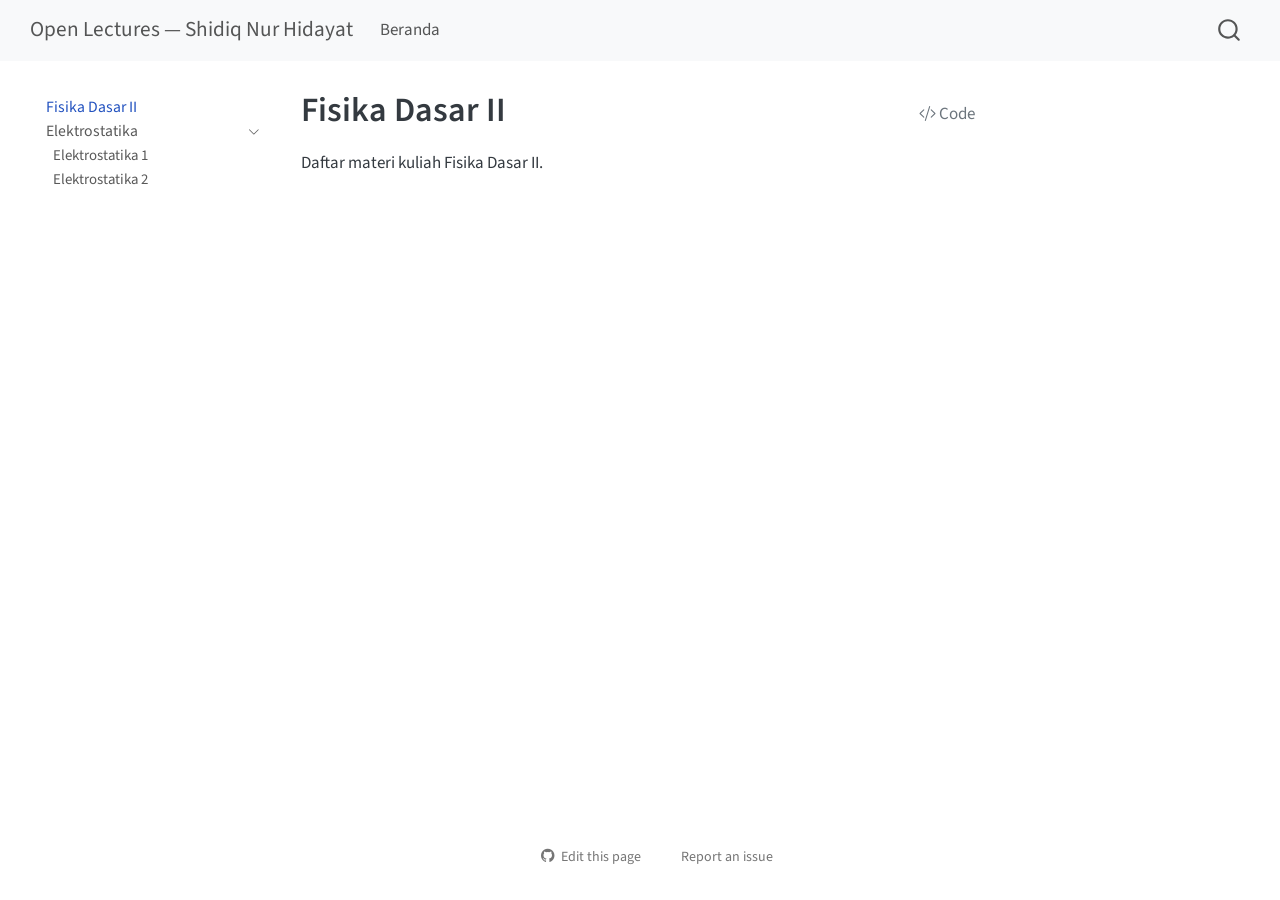
==== Fisika Dasar II/index.html @ a039e08e "Built site for gh-pages" ====
<!DOCTYPE html>
<html xmlns="http://www.w3.org/1999/xhtml" lang="en" xml:lang="en"><head>

<meta charset="utf-8">
<meta name="generator" content="quarto-1.9.37">

<meta name="viewport" content="width=device-width, initial-scale=1.0, user-scalable=yes">


<title>Fisika Dasar II – Open Lectures — Shidiq Nur Hidayat</title>
<style>
/* Default styles provided by pandoc.
** See https://pandoc.org/MANUAL.html#variables-for-html for config info.
*/
code{white-space: pre-wrap;}
span.smallcaps{font-variant: small-caps;}
div.columns{display: flex; gap: min(4vw, 1.5em);}
div.column{flex: auto; overflow-x: auto;}
div.hanging-indent{margin-left: 1.5em; text-indent: -1.5em;}
ul.task-list{list-style: none;}
ul.task-list li input[type="checkbox"] {
  width: 0.8em;
  margin: 0 0.8em 0.2em -1em; /* quarto-specific, see https://github.com/quarto-dev/quarto-cli/issues/4556 */ 
  vertical-align: middle;
}
/* CSS for syntax highlighting */
html { -webkit-text-size-adjust: 100%; }
pre > code.sourceCode { white-space: pre; position: relative; }
pre > code.sourceCode > span { display: inline-block; line-height: 1.25; }
pre > code.sourceCode > span:empty { height: 1.2em; }
.sourceCode { overflow: visible; }
code.sourceCode > span { color: inherit; text-decoration: inherit; }
div.sourceCode { margin: 1em 0; }
pre.sourceCode { margin: 0; }
@media screen {
div.sourceCode { overflow: auto; }
}
@media print {
pre > code.sourceCode { white-space: pre-wrap; }
pre > code.sourceCode > span { text-indent: -5em; padding-left: 5em; }
}
pre.numberSource code
  { counter-reset: source-line 0; }
pre.numberSource code > span
  { position: relative; left: -4em; counter-increment: source-line; }
pre.numberSource code > span > a:first-child::before
  { content: counter(source-line);
    position: relative; left: -1em; text-align: right; vertical-align: baseline;
    border: none; display: inline-block;
    -webkit-touch-callout: none; -webkit-user-select: none;
    -khtml-user-select: none; -moz-user-select: none;
    -ms-user-select: none; user-select: none;
    padding: 0 4px; width: 4em;
  }
pre.numberSource { margin-left: 3em;  padding-left: 4px; }
div.sourceCode
  {   }
@media screen {
pre > code.sourceCode > span > a:first-child::before { text-decoration: underline; }
}
</style>


<script src="../site_libs/quarto-nav/quarto-nav.js"></script>
<script src="../site_libs/quarto-nav/headroom.min.js"></script>
<script src="../site_libs/clipboard/clipboard.min.js"></script>
<script src="../site_libs/quarto-search/autocomplete.umd.js"></script>
<script src="../site_libs/quarto-search/fuse.min.js"></script>
<script src="../site_libs/quarto-search/quarto-search.js"></script>
<meta name="quarto:offset" content="../">
<script src="../site_libs/quarto-html/quarto.js" type="module"></script>
<script src="../site_libs/quarto-html/tabsets/tabsets.js" type="module"></script>
<script src="../site_libs/quarto-html/popper.min.js"></script>
<script src="../site_libs/quarto-html/tippy.umd.min.js"></script>
<script src="../site_libs/quarto-html/anchor.min.js"></script>
<link href="../site_libs/quarto-html/tippy.css" rel="stylesheet">
<link href="../site_libs/quarto-html/quarto-syntax-highlighting-acf12a64177840b8d86f2d4f01b2e9fb.css" rel="stylesheet" id="quarto-text-highlighting-styles">
<script src="../site_libs/bootstrap/bootstrap.min.js"></script>
<link href="../site_libs/bootstrap/bootstrap-icons.css" rel="stylesheet">
<link href="../site_libs/bootstrap/bootstrap-09bcd2438ddda8166a810b4ec224e0a2.min.css" rel="stylesheet" append-hash="true" id="quarto-bootstrap" data-mode="light">
<script id="quarto-search-options" type="application/json">{
  "location": "navbar",
  "copy-button": false,
  "collapse-after": 3,
  "panel-placement": "end",
  "type": "overlay",
  "limit": 50,
  "keyboard-shortcut": [
    "f",
    "/",
    "s"
  ],
  "show-item-context": false,
  "language": {
    "search-no-results-text": "No results",
    "search-matching-documents-text": "matching documents",
    "search-copy-link-title": "Copy link to search",
    "search-hide-matches-text": "Hide additional matches",
    "search-more-match-text": "more match in this document",
    "search-more-matches-text": "more matches in this document",
    "search-clear-button-title": "Clear",
    "search-text-placeholder": "",
    "search-detached-cancel-button-title": "Cancel",
    "search-submit-button-title": "Submit",
    "search-label": "Search"
  }
}</script>


</head>

<body class="nav-sidebar floating nav-fixed quarto-light">

<div id="quarto-search-results"></div>
  <header id="quarto-header" class="headroom fixed-top">
    <nav class="navbar navbar-expand-lg " data-bs-theme="dark">
      <div class="navbar-container container-fluid">
      <div class="navbar-brand-container mx-auto">
    <a class="navbar-brand" href="../index.html">
    <span class="navbar-title">Open Lectures — Shidiq Nur Hidayat</span>
    </a>
  </div>
            <div id="quarto-search" class="" title="Search"></div>
          <button class="navbar-toggler" type="button" data-bs-toggle="collapse" data-bs-target="#navbarCollapse" aria-controls="navbarCollapse" role="menu" aria-expanded="false" aria-label="Toggle navigation" onclick="if (window.quartoToggleHeadroom) { window.quartoToggleHeadroom(); }">
  <span class="navbar-toggler-icon"></span>
</button>
          <div class="collapse navbar-collapse" id="navbarCollapse">
            <ul class="navbar-nav navbar-nav-scroll me-auto">
  <li class="nav-item">
    <a class="nav-link" href="../index.html"> 
<span class="menu-text">Beranda</span></a>
  </li>  
</ul>
          </div> <!-- /navcollapse -->
            <div class="quarto-navbar-tools">
</div>
      </div> <!-- /container-fluid -->
    </nav>
  <nav class="quarto-secondary-nav">
    <div class="container-fluid d-flex">
      <button type="button" class="quarto-btn-toggle btn" data-bs-toggle="collapse" role="button" data-bs-target=".quarto-sidebar-collapse-item" aria-controls="quarto-sidebar" aria-expanded="false" aria-label="Toggle sidebar navigation" onclick="if (window.quartoToggleHeadroom) { window.quartoToggleHeadroom(); }">
        <i class="bi bi-layout-text-sidebar-reverse"></i>
      </button>
        <nav class="quarto-page-breadcrumbs" aria-label="breadcrumb"><ol class="breadcrumb"><li class="breadcrumb-item"><a href="../Fisika Dasar II/index.html">Fisika Dasar II</a></li></ol></nav>
        <a class="flex-grow-1" role="navigation" data-bs-toggle="collapse" data-bs-target=".quarto-sidebar-collapse-item" aria-controls="quarto-sidebar" aria-expanded="false" aria-label="Toggle sidebar navigation" onclick="if (window.quartoToggleHeadroom) { window.quartoToggleHeadroom(); }">      
        </a>
    </div>
  </nav>
</header>
<!-- content -->
<div id="quarto-content" class="quarto-container page-columns page-rows-contents page-layout-article page-navbar">
<!-- sidebar -->
  <nav id="quarto-sidebar" class="sidebar collapse collapse-horizontal quarto-sidebar-collapse-item sidebar-navigation floating overflow-auto">
    <div class="sidebar-menu-container"> 
    <ul class="list-unstyled mt-1">
        <li class="sidebar-item">
  <div class="sidebar-item-container"> 
  <a href="../Fisika Dasar II/index.html" class="sidebar-item-text sidebar-link active">
 <span class="menu-text">Fisika Dasar II</span></a>
  </div>
</li>
        <li class="sidebar-item sidebar-item-section">
      <div class="sidebar-item-container"> 
            <a class="sidebar-item-text sidebar-link text-start" data-bs-toggle="collapse" data-bs-target="#quarto-sidebar-section-1" role="navigation" aria-expanded="true">
 <span class="menu-text">Elektrostatika</span></a>
          <a class="sidebar-item-toggle text-start" data-bs-toggle="collapse" data-bs-target="#quarto-sidebar-section-1" role="navigation" aria-expanded="true" aria-label="Toggle section">
            <i class="bi bi-chevron-right ms-2"></i>
          </a> 
      </div>
      <ul id="quarto-sidebar-section-1" class="collapse list-unstyled sidebar-section depth1 show">  
          <li class="sidebar-item">
  <div class="sidebar-item-container"> 
  <a href="../Fisika Dasar II/materi-01-elektrostatika-1/index.html" class="sidebar-item-text sidebar-link">
 <span class="menu-text">Elektrostatika 1</span></a>
  </div>
</li>
          <li class="sidebar-item">
  <div class="sidebar-item-container"> 
  <a href="../Fisika Dasar II/materi-02-elektrostatika-2/index.html" class="sidebar-item-text sidebar-link">
 <span class="menu-text">Elektrostatika 2</span></a>
  </div>
</li>
      </ul>
  </li>
    </ul>
    </div>
</nav>
<div id="quarto-sidebar-glass" class="quarto-sidebar-collapse-item" data-bs-toggle="collapse" data-bs-target=".quarto-sidebar-collapse-item"></div>
<!-- margin-sidebar -->
    <div id="quarto-margin-sidebar" class="sidebar margin-sidebar zindex-bottom">
        
    </div>
<!-- main -->
<main class="content" id="quarto-document-content">

<header id="title-block-header" class="quarto-title-block default">
<div class="quarto-title">
<div class="quarto-title-block"><div><h1 class="title">Fisika Dasar II</h1><button type="button" class="btn code-tools-button" id="quarto-code-tools-source"><i class="bi"></i> Code</button></div></div>
</div>



<div class="quarto-title-meta">

    
  
    
  </div>
  


</header>


<p>Daftar materi kuliah Fisika Dasar II.</p>


<!-- -->


</main> <!-- /main -->
<script id="quarto-html-after-body" type="application/javascript">
  window.document.addEventListener("DOMContentLoaded", function (event) {
    const icon = "";
    const anchorJS = new window.AnchorJS();
    anchorJS.options = {
      placement: 'right',
      icon: icon
    };
    anchorJS.add('.anchored');
    const isCodeAnnotation = (el) => {
      for (const clz of el.classList) {
        if (clz.startsWith('code-annotation-')) {                     
          return true;
        }
      }
      return false;
    }
    const onCopySuccess = function(e) {
      // button target
      const button = e.trigger;
      // don't keep focus
      button.blur();
      // flash "checked"
      button.classList.add('code-copy-button-checked');
      var currentTitle = button.getAttribute("title");
      button.setAttribute("title", "Copied!");
      let tooltip;
      if (window.bootstrap) {
        button.setAttribute("data-bs-toggle", "tooltip");
        button.setAttribute("data-bs-placement", "left");
        button.setAttribute("data-bs-title", "Copied!");
        tooltip = new bootstrap.Tooltip(button, 
          { trigger: "manual", 
            customClass: "code-copy-button-tooltip",
            offset: [0, -8]});
        tooltip.show();    
      }
      setTimeout(function() {
        if (tooltip) {
          tooltip.hide();
          button.removeAttribute("data-bs-title");
          button.removeAttribute("data-bs-toggle");
          button.removeAttribute("data-bs-placement");
        }
        button.setAttribute("title", currentTitle);
        button.classList.remove('code-copy-button-checked');
      }, 1000);
      // clear code selection
      e.clearSelection();
    }
    const getTextToCopy = function(trigger) {
      const outerScaffold = trigger.parentElement.cloneNode(true);
      const codeEl = outerScaffold.querySelector('code');
      for (const childEl of codeEl.children) {
        if (isCodeAnnotation(childEl)) {
          childEl.remove();
        }
      }
      return codeEl.innerText;
    }
    const clipboard = new window.ClipboardJS('.code-copy-button:not([data-in-quarto-modal])', {
      text: getTextToCopy
    });
    clipboard.on('success', onCopySuccess);
    if (window.document.getElementById('quarto-embedded-source-code-modal')) {
      const clipboardModal = new window.ClipboardJS('.code-copy-button[data-in-quarto-modal]', {
        text: getTextToCopy,
        container: window.document.getElementById('quarto-embedded-source-code-modal')
      });
      clipboardModal.on('success', onCopySuccess);
    }
    const viewSource = window.document.getElementById('quarto-view-source') ||
                       window.document.getElementById('quarto-code-tools-source');
    if (viewSource) {
      const sourceUrl = viewSource.getAttribute("data-quarto-source-url");
      viewSource.addEventListener("click", function(e) {
        if (sourceUrl) {
          // rstudio viewer pane
          if (/\bcapabilities=\b/.test(window.location)) {
            window.open(sourceUrl);
          } else {
            window.location.href = sourceUrl;
          }
        } else {
          const modal = new bootstrap.Modal(document.getElementById('quarto-embedded-source-code-modal'));
          modal.show();
        }
        return false;
      });
    }
    function toggleCodeHandler(show) {
      return function(e) {
        const detailsSrc = window.document.querySelectorAll(".cell > details > .sourceCode");
        for (let i=0; i<detailsSrc.length; i++) {
          const details = detailsSrc[i].parentElement;
          if (show) {
            details.open = true;
          } else {
            details.removeAttribute("open");
          }
        }
        const cellCodeDivs = window.document.querySelectorAll(".cell > .sourceCode");
        const fromCls = show ? "hidden" : "unhidden";
        const toCls = show ? "unhidden" : "hidden";
        for (let i=0; i<cellCodeDivs.length; i++) {
          const codeDiv = cellCodeDivs[i];
          if (codeDiv.classList.contains(fromCls)) {
            codeDiv.classList.remove(fromCls);
            codeDiv.classList.add(toCls);
          } 
        }
        return false;
      }
    }
    const hideAllCode = window.document.getElementById("quarto-hide-all-code");
    if (hideAllCode) {
      hideAllCode.addEventListener("click", toggleCodeHandler(false));
    }
    const showAllCode = window.document.getElementById("quarto-show-all-code");
    if (showAllCode) {
      showAllCode.addEventListener("click", toggleCodeHandler(true));
    }
      var localhostRegex = new RegExp(/^(?:http|https):\/\/localhost\:?[0-9]*\//);
      var mailtoRegex = new RegExp(/^mailto:/);
        var filterRegex = new RegExp('/' + window.location.host + '/');
      var isInternal = (href) => {
          return filterRegex.test(href) || localhostRegex.test(href) || mailtoRegex.test(href);
      }
      // Inspect non-navigation links and adorn them if external
     var links = window.document.querySelectorAll('a[href]:not(.nav-link):not(.navbar-brand):not(.toc-action):not(.sidebar-link):not(.sidebar-item-toggle):not(.pagination-link):not(.no-external):not([aria-hidden]):not(.dropdown-item):not(.quarto-navigation-tool):not(.about-link)');
      for (var i=0; i<links.length; i++) {
        const link = links[i];
        if (!isInternal(link.href)) {
          // undo the damage that might have been done by quarto-nav.js in the case of
          // links that we want to consider external
          if (link.dataset.originalHref !== undefined) {
            link.href = link.dataset.originalHref;
          }
        }
      }
    function tippyHover(el, contentFn, onTriggerFn, onUntriggerFn) {
      const config = {
        allowHTML: true,
        maxWidth: 500,
        delay: 100,
        arrow: false,
        appendTo: function(el) {
            return el.parentElement;
        },
        interactive: true,
        interactiveBorder: 10,
        theme: 'quarto',
        placement: 'bottom-start',
      };
      if (contentFn) {
        config.content = contentFn;
      }
      if (onTriggerFn) {
        config.onTrigger = onTriggerFn;
      }
      if (onUntriggerFn) {
        config.onUntrigger = onUntriggerFn;
      }
      window.tippy(el, config); 
    }
    const noterefs = window.document.querySelectorAll('a[role="doc-noteref"]');
    for (var i=0; i<noterefs.length; i++) {
      const ref = noterefs[i];
      tippyHover(ref, function() {
        // use id or data attribute instead here
        let href = ref.getAttribute('data-footnote-href') || ref.getAttribute('href');
        try { href = new URL(href).hash; } catch {}
        const id = href.replace(/^#\/?/, "");
        const note = window.document.getElementById(id);
        if (note) {
          return note.innerHTML;
        } else {
          return "";
        }
      });
    }
    const xrefs = window.document.querySelectorAll('a.quarto-xref');
    const processXRef = (id, note) => {
      // Strip column container classes
      const stripColumnClz = (el) => {
        el.classList.remove("page-full", "page-columns");
        if (el.children) {
          for (const child of el.children) {
            stripColumnClz(child);
          }
        }
      }
      stripColumnClz(note)
      if (id === null || id.startsWith('sec-')) {
        // Special case sections, only their first couple elements
        const container = document.createElement("div");
        if (note.children && note.children.length > 2) {
          container.appendChild(note.children[0].cloneNode(true));
          for (let i = 1; i < note.children.length; i++) {
            const child = note.children[i];
            if (child.tagName === "P" && child.innerText === "") {
              continue;
            } else {
              container.appendChild(child.cloneNode(true));
              break;
            }
          }
          if (window.Quarto?.typesetMath) {
            window.Quarto.typesetMath(container);
          }
          return container.innerHTML
        } else {
          if (window.Quarto?.typesetMath) {
            window.Quarto.typesetMath(note);
          }
          return note.innerHTML;
        }
      } else {
        // Remove any anchor links if they are present
        const anchorLink = note.querySelector('a.anchorjs-link');
        if (anchorLink) {
          anchorLink.remove();
        }
        if (window.Quarto?.typesetMath) {
          window.Quarto.typesetMath(note);
        }
        if (note.classList.contains("callout")) {
          return note.outerHTML;
        } else {
          return note.innerHTML;
        }
      }
    }
    for (var i=0; i<xrefs.length; i++) {
      const xref = xrefs[i];
      tippyHover(xref, undefined, function(instance) {
        instance.disable();
        let url = xref.getAttribute('href');
        let hash = undefined; 
        if (url.startsWith('#')) {
          hash = url;
        } else {
          try { hash = new URL(url).hash; } catch {}
        }
        if (hash) {
          const id = hash.replace(/^#\/?/, "");
          const note = window.document.getElementById(id);
          if (note !== null) {
            try {
              const html = processXRef(id, note.cloneNode(true));
              instance.setContent(html);
            } finally {
              instance.enable();
              instance.show();
            }
          } else {
            // See if we can fetch this
            fetch(url.split('#')[0])
            .then(res => res.text())
            .then(html => {
              const parser = new DOMParser();
              const htmlDoc = parser.parseFromString(html, "text/html");
              const note = htmlDoc.getElementById(id);
              if (note !== null) {
                const html = processXRef(id, note);
                instance.setContent(html);
              } 
            }).finally(() => {
              instance.enable();
              instance.show();
            });
          }
        } else {
          // See if we can fetch a full url (with no hash to target)
          // This is a special case and we should probably do some content thinning / targeting
          fetch(url)
          .then(res => res.text())
          .then(html => {
            const parser = new DOMParser();
            const htmlDoc = parser.parseFromString(html, "text/html");
            const note = htmlDoc.querySelector('main.content');
            if (note !== null) {
              // This should only happen for chapter cross references
              // (since there is no id in the URL)
              // remove the first header
              if (note.children.length > 0 && note.children[0].tagName === "HEADER") {
                note.children[0].remove();
              }
              const html = processXRef(null, note);
              instance.setContent(html);
            } 
          }).finally(() => {
            instance.enable();
            instance.show();
          });
        }
      }, function(instance) {
      });
    }
        let selectedAnnoteEl;
        const selectorForAnnotation = ( cell, annotation) => {
          let cellAttr = 'data-code-cell="' + cell + '"';
          let lineAttr = 'data-code-annotation="' +  annotation + '"';
          const selector = 'span[' + cellAttr + '][' + lineAttr + ']';
          return selector;
        }
        const selectCodeLines = (annoteEl) => {
          const doc = window.document;
          const targetCell = annoteEl.getAttribute("data-target-cell");
          const targetAnnotation = annoteEl.getAttribute("data-target-annotation");
          const annoteSpan = window.document.querySelector(selectorForAnnotation(targetCell, targetAnnotation));
          const lines = annoteSpan.getAttribute("data-code-lines").split(",");
          const lineIds = lines.map((line) => {
            return targetCell + "-" + line;
          })
          let top = null;
          let height = null;
          let parent = null;
          if (lineIds.length > 0) {
              //compute the position of the single el (top and bottom and make a div)
              const el = window.document.getElementById(lineIds[0]);
              top = el.offsetTop;
              height = el.offsetHeight;
              parent = el.parentElement.parentElement;
            if (lineIds.length > 1) {
              const lastEl = window.document.getElementById(lineIds[lineIds.length - 1]);
              const bottom = lastEl.offsetTop + lastEl.offsetHeight;
              height = bottom - top;
            }
            if (top !== null && height !== null && parent !== null) {
              // cook up a div (if necessary) and position it 
              let div = window.document.getElementById("code-annotation-line-highlight");
              if (div === null) {
                div = window.document.createElement("div");
                div.setAttribute("id", "code-annotation-line-highlight");
                div.style.position = 'absolute';
                parent.appendChild(div);
              }
              div.style.top = top - 2 + "px";
              div.style.height = height + 4 + "px";
              div.style.left = 0;
              let gutterDiv = window.document.getElementById("code-annotation-line-highlight-gutter");
              if (gutterDiv === null) {
                gutterDiv = window.document.createElement("div");
                gutterDiv.setAttribute("id", "code-annotation-line-highlight-gutter");
                gutterDiv.style.position = 'absolute';
                const codeCell = window.document.getElementById(targetCell);
                const gutter = codeCell.querySelector('.code-annotation-gutter');
                gutter.appendChild(gutterDiv);
              }
              gutterDiv.style.top = top - 2 + "px";
              gutterDiv.style.height = height + 4 + "px";
            }
            selectedAnnoteEl = annoteEl;
          }
        };
        const unselectCodeLines = () => {
          const elementsIds = ["code-annotation-line-highlight", "code-annotation-line-highlight-gutter"];
          elementsIds.forEach((elId) => {
            const div = window.document.getElementById(elId);
            if (div) {
              div.remove();
            }
          });
          selectedAnnoteEl = undefined;
        };
          // Handle positioning of the toggle
      window.addEventListener(
        "resize",
        throttle(() => {
          elRect = undefined;
          if (selectedAnnoteEl) {
            selectCodeLines(selectedAnnoteEl);
          }
        }, 10)
      );
      function throttle(fn, ms) {
      let throttle = false;
      let timer;
        return (...args) => {
          if(!throttle) { // first call gets through
              fn.apply(this, args);
              throttle = true;
          } else { // all the others get throttled
              if(timer) clearTimeout(timer); // cancel #2
              timer = setTimeout(() => {
                fn.apply(this, args);
                timer = throttle = false;
              }, ms);
          }
        };
      }
        // Attach click handler to the DT
        const annoteDls = window.document.querySelectorAll('dt[data-target-cell]');
        for (const annoteDlNode of annoteDls) {
          annoteDlNode.addEventListener('click', (event) => {
            const clickedEl = event.target;
            if (clickedEl !== selectedAnnoteEl) {
              unselectCodeLines();
              const activeEl = window.document.querySelector('dt[data-target-cell].code-annotation-active');
              if (activeEl) {
                activeEl.classList.remove('code-annotation-active');
              }
              selectCodeLines(clickedEl);
              clickedEl.classList.add('code-annotation-active');
            } else {
              // Unselect the line
              unselectCodeLines();
              clickedEl.classList.remove('code-annotation-active');
            }
          });
        }
    const findCites = (el) => {
      const parentEl = el.parentElement;
      if (parentEl) {
        const cites = parentEl.dataset.cites;
        if (cites) {
          return {
            el,
            cites: cites.split(' ')
          };
        } else {
          return findCites(el.parentElement)
        }
      } else {
        return undefined;
      }
    };
    var bibliorefs = window.document.querySelectorAll('a[role="doc-biblioref"]');
    for (var i=0; i<bibliorefs.length; i++) {
      const ref = bibliorefs[i];
      const citeInfo = findCites(ref);
      if (citeInfo) {
        tippyHover(citeInfo.el, function() {
          var popup = window.document.createElement('div');
          citeInfo.cites.forEach(function(cite) {
            var citeDiv = window.document.createElement('div');
            citeDiv.classList.add('hanging-indent');
            citeDiv.classList.add('csl-entry');
            var biblioDiv = window.document.getElementById('ref-' + cite);
            if (biblioDiv) {
              citeDiv.innerHTML = biblioDiv.innerHTML;
            }
            popup.appendChild(citeDiv);
          });
          return popup.innerHTML;
        });
      }
    }
  });
  </script><div class="modal fade" id="quarto-embedded-source-code-modal" tabindex="-1" aria-labelledby="quarto-embedded-source-code-modal-label" aria-hidden="true"><div class="modal-dialog modal-dialog-scrollable"><div class="modal-content"><div class="modal-header"><h5 class="modal-title" id="quarto-embedded-source-code-modal-label">Source Code</h5><button class="btn-close" data-bs-dismiss="modal"></button></div><div class="modal-body"><div class="">
<div class="code-copy-outer-scaffold"><div class="sourceCode" id="cb1" data-shortcodes="false"><pre class="sourceCode markdown code-with-copy"><code class="sourceCode markdown"><span id="cb1-1"><a href="#cb1-1" aria-hidden="true" tabindex="-1"></a><span class="co">---</span></span>
<span id="cb1-2"><a href="#cb1-2" aria-hidden="true" tabindex="-1"></a><span class="an">title:</span><span class="co"> "Fisika Dasar II"</span></span>
<span id="cb1-3"><a href="#cb1-3" aria-hidden="true" tabindex="-1"></a><span class="co">---</span></span>
<span id="cb1-4"><a href="#cb1-4" aria-hidden="true" tabindex="-1"></a></span>
<span id="cb1-5"><a href="#cb1-5" aria-hidden="true" tabindex="-1"></a>Daftar materi kuliah Fisika Dasar II.</span></code></pre></div><button title="Copy to Clipboard" class="code-copy-button" data-in-quarto-modal=""><i class="bi"></i></button></div>
</div></div></div></div></div>
</div> <!-- /content -->




<footer class="footer"><div class="nav-footer"><div class="nav-footer-center"><div class="toc-actions"><ul><li><a href="https://github.com/Shidiq/open-lectures/edit/main/Fisika Dasar II/index.qmd" class="toc-action"><i class="bi bi-github"></i>Edit this page</a></li><li><a href="https://github.com/Shidiq/open-lectures/issues/new" class="toc-action"><i class="bi empty"></i>Report an issue</a></li></ul></div></div></div></footer></body></html>
---- site_libs/quarto-html/tippy.css ----
.tippy-box[data-animation=fade][data-state=hidden]{opacity:0}[data-tippy-root]{max-width:calc(100vw - 10px)}.tippy-box{position:relative;background-color:#333;color:#fff;border-radius:4px;font-size:14px;line-height:1.4;white-space:normal;outline:0;transition-property:transform,visibility,opacity}.tippy-box[data-placement^=top]>.tippy-arrow{bottom:0}.tippy-box[data-placement^=top]>.tippy-arrow:before{bottom:-7px;left:0;border-width:8px 8px 0;border-top-color:initial;transform-origin:center top}.tippy-box[data-placement^=bottom]>.tippy-arrow{top:0}.tippy-box[data-placement^=bottom]>.tippy-arrow:before{top:-7px;left:0;border-width:0 8px 8px;border-bottom-color:initial;transform-origin:center bottom}.tippy-box[data-placement^=left]>.tippy-arrow{right:0}.tippy-box[data-placement^=left]>.tippy-arrow:before{border-width:8px 0 8px 8px;border-left-color:initial;right:-7px;transform-origin:center left}.tippy-box[data-placement^=right]>.tippy-arrow{left:0}.tippy-box[data-placement^=right]>.tippy-arrow:before{left:-7px;border-width:8px 8px 8px 0;border-right-color:initial;transform-origin:center right}.tippy-box[data-inertia][data-state=visible]{transition-timing-function:cubic-bezier(.54,1.5,.38,1.11)}.tippy-arrow{width:16px;height:16px;color:#333}.tippy-arrow:before{content:"";position:absolute;border-color:transparent;border-style:solid}.tippy-content{position:relative;padding:5px 9px;z-index:1}
---- site_libs/quarto-html/quarto-syntax-highlighting-acf12a64177840b8d86f2d4f01b2e9fb.css ----
/* quarto syntax highlight colors */
:root {
  --quarto-hl-al-color: #ff5555;
  --quarto-hl-an-color: #6a737d;
  --quarto-hl-at-color: #d73a49;
  --quarto-hl-bn-color: #005cc5;
  --quarto-hl-bu-color: #d73a49;
  --quarto-hl-ch-color: #032f62;
  --quarto-hl-co-color: #6a737d;
  --quarto-hl-cv-color: #6a737d;
  --quarto-hl-cn-color: #005cc5;
  --quarto-hl-cf-color: #d73a49;
  --quarto-hl-dt-color: #d73a49;
  --quarto-hl-dv-color: #005cc5;
  --quarto-hl-do-color: #6a737d;
  --quarto-hl-er-color: #ff5555;
  --quarto-hl-ex-color: #d73a49;
  --quarto-hl-fl-color: #005cc5;
  --quarto-hl-fu-color: #6f42c1;
  --quarto-hl-im-color: #032f62;
  --quarto-hl-in-color: #6a737d;
  --quarto-hl-kw-color: #d73a49;
  --quarto-hl-op-color: #24292e;
  --quarto-hl-pp-color: #d73a49;
  --quarto-hl-re-color: #6a737d;
  --quarto-hl-sc-color: #005cc5;
  --quarto-hl-ss-color: #032f62;
  --quarto-hl-st-color: #032f62;
  --quarto-hl-va-color: #e36209;
  --quarto-hl-vs-color: #032f62;
  --quarto-hl-wa-color: #ff5555;
}

/* other quarto variables */
:root {
  --quarto-font-monospace: SFMono-Regular, Menlo, Monaco, Consolas, "Liberation Mono", "Courier New", monospace;
}

/* syntax highlight based on Pandoc's rules */
pre > code.sourceCode > span {
  color: #24292e;
}

code.sourceCode > span {
  color: #24292e;
}

div.sourceCode,
div.sourceCode pre.sourceCode {
  color: #24292e;
}

/* Normal */
code span {
  color: #24292e;
}

/* Alert */
code span.al {
  font-weight: bold;
  color: #ff5555;
}

/* Annotation */
code span.an {
  color: #6a737d;
}

/* Attribute */
code span.at {
  color: #d73a49;
}

/* BaseN */
code span.bn {
  color: #005cc5;
}

/* BuiltIn */
code span.bu {
  color: #d73a49;
}

/* ControlFlow */
code span.cf {
  color: #d73a49;
}

/* Char */
code span.ch {
  color: #032f62;
}

/* Constant */
code span.cn {
  color: #005cc5;
}

/* Comment */
code span.co {
  color: #6a737d;
}

/* CommentVar */
code span.cv {
  color: #6a737d;
}

/* Documentation */
code span.do {
  color: #6a737d;
}

/* DataType */
code span.dt {
  color: #d73a49;
}

/* DecVal */
code span.dv {
  color: #005cc5;
}

/* Error */
code span.er {
  color: #ff5555;
  text-decoration: underline;
}

/* Extension */
code span.ex {
  font-weight: bold;
  color: #d73a49;
}

/* Float */
code span.fl {
  color: #005cc5;
}

/* Function */
code span.fu {
  color: #6f42c1;
}

/* Import */
code span.im {
  color: #032f62;
}

/* Information */
code span.in {
  color: #6a737d;
}

/* Keyword */
code span.kw {
  color: #d73a49;
}

/* Operator */
code span.op {
  color: #24292e;
}

/* Preprocessor */
code span.pp {
  color: #d73a49;
}

/* RegionMarker */
code span.re {
  color: #6a737d;
}

/* SpecialChar */
code span.sc {
  color: #005cc5;
}

/* SpecialString */
code span.ss {
  color: #032f62;
}

/* String */
code span.st {
  color: #032f62;
}

/* Variable */
code span.va {
  color: #e36209;
}

/* VerbatimString */
code span.vs {
  color: #032f62;
}

/* Warning */
code span.wa {
  color: #ff5555;
}

.prevent-inlining {
  content: "</";
}

/*# sourceMappingURL=e41d78b1f7017e44483b7fefd7a010af.css.map */
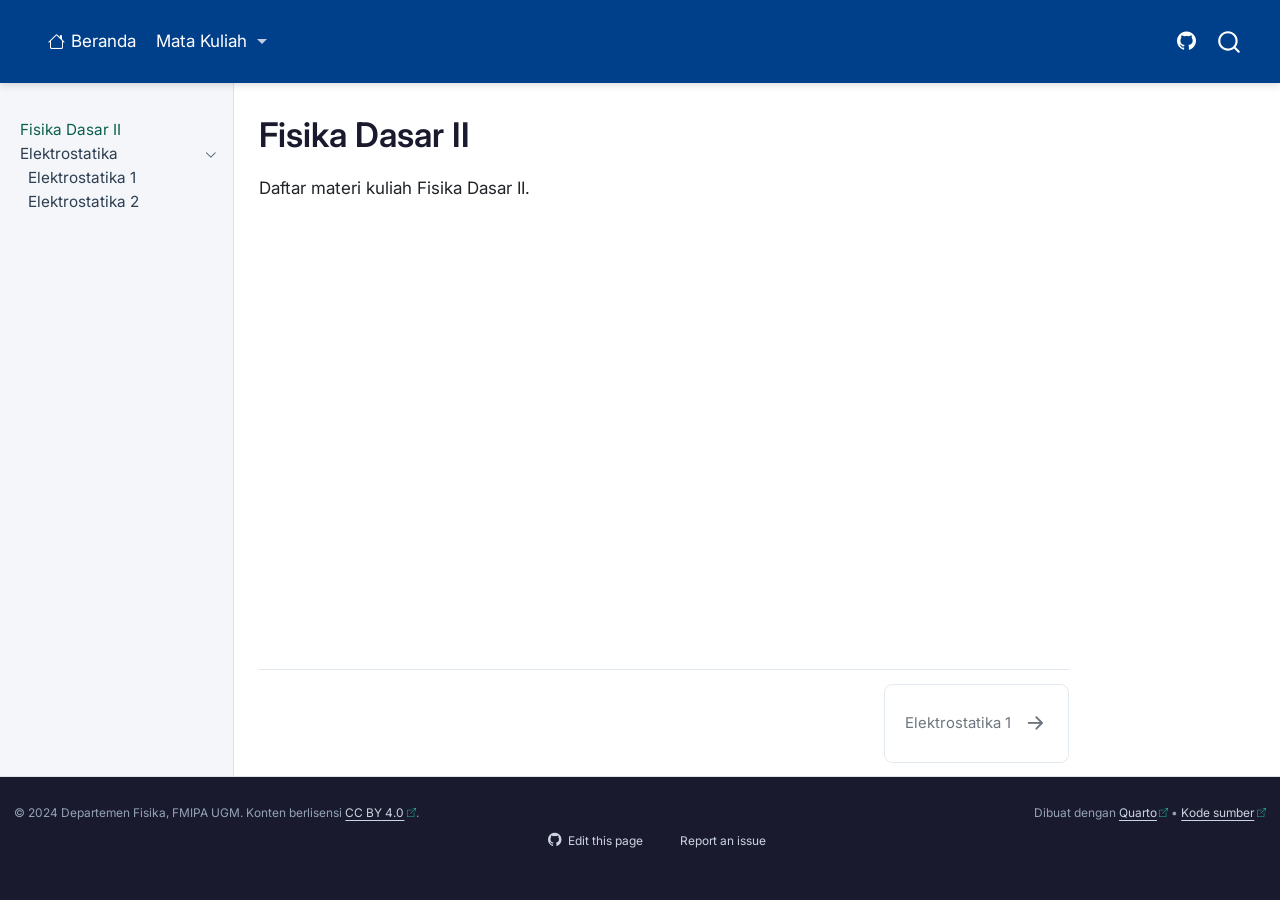
==== commit f50f488e: "Built site for gh-pages" ====
--- a/Fisika Dasar II/index.html
+++ b/Fisika Dasar II/index.html
@@ -7,7 +7,7 @@
 <meta name="viewport" content="width=device-width, initial-scale=1.0, user-scalable=yes">
 
 
-<title>Fisika Dasar II – Open Lectures — Shidiq Nur Hidayat</title>
+<title>Fisika Dasar II – Open Lectures</title>
 <style>
 /* Default styles provided by pandoc.
 ** See https://pandoc.org/MANUAL.html#variables-for-html for config info.
@@ -23,41 +23,6 @@
   margin: 0 0.8em 0.2em -1em; /* quarto-specific, see https://github.com/quarto-dev/quarto-cli/issues/4556 */ 
   vertical-align: middle;
 }
-/* CSS for syntax highlighting */
-html { -webkit-text-size-adjust: 100%; }
-pre > code.sourceCode { white-space: pre; position: relative; }
-pre > code.sourceCode > span { display: inline-block; line-height: 1.25; }
-pre > code.sourceCode > span:empty { height: 1.2em; }
-.sourceCode { overflow: visible; }
-code.sourceCode > span { color: inherit; text-decoration: inherit; }
-div.sourceCode { margin: 1em 0; }
-pre.sourceCode { margin: 0; }
-@media screen {
-div.sourceCode { overflow: auto; }
-}
-@media print {
-pre > code.sourceCode { white-space: pre-wrap; }
-pre > code.sourceCode > span { text-indent: -5em; padding-left: 5em; }
-}
-pre.numberSource code
-  { counter-reset: source-line 0; }
-pre.numberSource code > span
-  { position: relative; left: -4em; counter-increment: source-line; }
-pre.numberSource code > span > a:first-child::before
-  { content: counter(source-line);
-    position: relative; left: -1em; text-align: right; vertical-align: baseline;
-    border: none; display: inline-block;
-    -webkit-touch-callout: none; -webkit-user-select: none;
-    -khtml-user-select: none; -moz-user-select: none;
-    -ms-user-select: none; user-select: none;
-    padding: 0 4px; width: 4em;
-  }
-pre.numberSource { margin-left: 3em;  padding-left: 4px; }
-div.sourceCode
-  {   }
-@media screen {
-pre > code.sourceCode > span > a:first-child::before { text-decoration: underline; }
-}
 </style>
 
 
@@ -68,16 +33,18 @@
 <script src="../site_libs/quarto-search/fuse.min.js"></script>
 <script src="../site_libs/quarto-search/quarto-search.js"></script>
 <meta name="quarto:offset" content="../">
+<link href="../Fisika Dasar II/materi-01-elektrostatika-1/index.html" rel="next">
+<link href="../assets/favicon.svg" rel="icon" type="image/svg+xml">
 <script src="../site_libs/quarto-html/quarto.js" type="module"></script>
 <script src="../site_libs/quarto-html/tabsets/tabsets.js" type="module"></script>
 <script src="../site_libs/quarto-html/popper.min.js"></script>
 <script src="../site_libs/quarto-html/tippy.umd.min.js"></script>
 <script src="../site_libs/quarto-html/anchor.min.js"></script>
 <link href="../site_libs/quarto-html/tippy.css" rel="stylesheet">
-<link href="../site_libs/quarto-html/quarto-syntax-highlighting-acf12a64177840b8d86f2d4f01b2e9fb.css" rel="stylesheet" id="quarto-text-highlighting-styles">
+<link href="../site_libs/quarto-html/quarto-syntax-highlighting-1eb2a280a64a1f5f4b84ce19fa1dd180.css" rel="stylesheet" id="quarto-text-highlighting-styles">
 <script src="../site_libs/bootstrap/bootstrap.min.js"></script>
 <link href="../site_libs/bootstrap/bootstrap-icons.css" rel="stylesheet">
-<link href="../site_libs/bootstrap/bootstrap-09bcd2438ddda8166a810b4ec224e0a2.min.css" rel="stylesheet" append-hash="true" id="quarto-bootstrap" data-mode="light">
+<link href="../site_libs/bootstrap/bootstrap-9d619b883b96467601d31840edf7aa4b.min.css" rel="stylesheet" append-hash="true" id="quarto-bootstrap" data-mode="light">
 <script id="quarto-search-options" type="application/json">{
   "location": "navbar",
   "copy-button": false,
@@ -105,19 +72,29 @@
     "search-label": "Search"
   }
 }</script>
-
-
+<style>html{ scroll-behavior: smooth; }</style>
+
+
+<meta property="og:title" content="Fisika Dasar II – Open Lectures">
+<meta property="og:description" content="Materi kuliah terbuka dari Departemen Fisika, FMIPA UGM">
+<meta property="og:site_name" content="Open Lectures">
+<meta name="twitter:title" content="Fisika Dasar II – Open Lectures">
+<meta name="twitter:description" content="Materi kuliah terbuka dari Departemen Fisika, FMIPA UGM">
+<meta name="twitter:creator" content="@shidiq">
+<meta name="twitter:site" content="@shidiq">
+<meta name="twitter:card" content="summary">
 </head>
 
-<body class="nav-sidebar floating nav-fixed quarto-light">
+<body class="nav-sidebar docked nav-fixed quarto-light">
 
 <div id="quarto-search-results"></div>
   <header id="quarto-header" class="headroom fixed-top">
     <nav class="navbar navbar-expand-lg " data-bs-theme="dark">
       <div class="navbar-container container-fluid">
       <div class="navbar-brand-container mx-auto">
-    <a class="navbar-brand" href="../index.html">
-    <span class="navbar-title">Open Lectures — Shidiq Nur Hidayat</span>
+    <a href="../index.html" class="navbar-brand navbar-brand-logo">
+    <img src="../assets/logo.svg" alt="Open Lectures logo" class="navbar-logo light-content">
+    <img src="../assets/logo.svg" alt="Open Lectures logo" class="navbar-logo dark-content">
     </a>
   </div>
             <div id="quarto-search" class="" title="Search"></div>
@@ -127,8 +104,28 @@
           <div class="collapse navbar-collapse" id="navbarCollapse">
             <ul class="navbar-nav navbar-nav-scroll me-auto">
   <li class="nav-item">
-    <a class="nav-link" href="../index.html"> 
+    <a class="nav-link" href="../index.html"> <i class="bi bi-house" role="img">
+</i> 
 <span class="menu-text">Beranda</span></a>
+  </li>  
+  <li class="nav-item dropdown ">
+    <a class="nav-link dropdown-toggle" href="#" id="nav-menu-mata-kuliah" role="link" data-bs-toggle="dropdown" aria-expanded="false">
+ <span class="menu-text">Mata Kuliah</span>
+    </a>
+    <ul class="dropdown-menu" aria-labelledby="nav-menu-mata-kuliah">    
+        <li>
+    <a class="dropdown-item" href="../Fisika Dasar II/index.html"><i class="bi bi-book" role="img">
+</i> 
+ <span class="dropdown-text">Fisika Dasar II</span></a>
+  </li>  
+    </ul>
+  </li>
+</ul>
+            <ul class="navbar-nav navbar-nav-scroll ms-auto">
+  <li class="nav-item compact">
+    <a class="nav-link" href="https://github.com/Shidiq/open-lectures"> <i class="bi bi-github" role="img" aria-label="GitHub repository">
+</i> 
+<span class="menu-text"></span></a>
   </li>  
 </ul>
           </div> <!-- /navcollapse -->
@@ -150,7 +147,7 @@
 <!-- content -->
 <div id="quarto-content" class="quarto-container page-columns page-rows-contents page-layout-article page-navbar">
 <!-- sidebar -->
-  <nav id="quarto-sidebar" class="sidebar collapse collapse-horizontal quarto-sidebar-collapse-item sidebar-navigation floating overflow-auto">
+  <nav id="quarto-sidebar" class="sidebar collapse collapse-horizontal quarto-sidebar-collapse-item sidebar-navigation docked overflow-auto">
     <div class="sidebar-menu-container"> 
     <ul class="list-unstyled mt-1">
         <li class="sidebar-item">
@@ -195,7 +192,7 @@
 
 <header id="title-block-header" class="quarto-title-block default">
 <div class="quarto-title">
-<div class="quarto-title-block"><div><h1 class="title">Fisika Dasar II</h1><button type="button" class="btn code-tools-button" id="quarto-code-tools-source"><i class="bi"></i> Code</button></div></div>
+<h1 class="title">Fisika Dasar II</h1>
 </div>
 
 
@@ -214,8 +211,6 @@
 
 <p>Daftar materi kuliah Fisika Dasar II.</p>
 
-
-<!-- -->
 
 
 </main> <!-- /main -->
@@ -290,60 +285,9 @@
       });
       clipboardModal.on('success', onCopySuccess);
     }
-    const viewSource = window.document.getElementById('quarto-view-source') ||
-                       window.document.getElementById('quarto-code-tools-source');
-    if (viewSource) {
-      const sourceUrl = viewSource.getAttribute("data-quarto-source-url");
-      viewSource.addEventListener("click", function(e) {
-        if (sourceUrl) {
-          // rstudio viewer pane
-          if (/\bcapabilities=\b/.test(window.location)) {
-            window.open(sourceUrl);
-          } else {
-            window.location.href = sourceUrl;
-          }
-        } else {
-          const modal = new bootstrap.Modal(document.getElementById('quarto-embedded-source-code-modal'));
-          modal.show();
-        }
-        return false;
-      });
-    }
-    function toggleCodeHandler(show) {
-      return function(e) {
-        const detailsSrc = window.document.querySelectorAll(".cell > details > .sourceCode");
-        for (let i=0; i<detailsSrc.length; i++) {
-          const details = detailsSrc[i].parentElement;
-          if (show) {
-            details.open = true;
-          } else {
-            details.removeAttribute("open");
-          }
-        }
-        const cellCodeDivs = window.document.querySelectorAll(".cell > .sourceCode");
-        const fromCls = show ? "hidden" : "unhidden";
-        const toCls = show ? "unhidden" : "hidden";
-        for (let i=0; i<cellCodeDivs.length; i++) {
-          const codeDiv = cellCodeDivs[i];
-          if (codeDiv.classList.contains(fromCls)) {
-            codeDiv.classList.remove(fromCls);
-            codeDiv.classList.add(toCls);
-          } 
-        }
-        return false;
-      }
-    }
-    const hideAllCode = window.document.getElementById("quarto-hide-all-code");
-    if (hideAllCode) {
-      hideAllCode.addEventListener("click", toggleCodeHandler(false));
-    }
-    const showAllCode = window.document.getElementById("quarto-show-all-code");
-    if (showAllCode) {
-      showAllCode.addEventListener("click", toggleCodeHandler(true));
-    }
       var localhostRegex = new RegExp(/^(?:http|https):\/\/localhost\:?[0-9]*\//);
       var mailtoRegex = new RegExp(/^mailto:/);
-        var filterRegex = new RegExp('/' + window.location.host + '/');
+        var filterRegex = new RegExp("https:\/\/Shidiq\.github\.io\/open-lectures\/");
       var isInternal = (href) => {
           return filterRegex.test(href) || localhostRegex.test(href) || mailtoRegex.test(href);
       }
@@ -357,6 +301,13 @@
           if (link.dataset.originalHref !== undefined) {
             link.href = link.dataset.originalHref;
           }
+            // target, if specified
+            link.setAttribute("target", "_blank");
+            if (link.getAttribute("rel") === null) {
+              link.setAttribute("rel", "noopener");
+            }
+            // default icon
+            link.classList.add("external");
         }
       }
     function tippyHover(el, contentFn, onTriggerFn, onUntriggerFn) {
@@ -669,16 +620,33 @@
       }
     }
   });
-  </script><div class="modal fade" id="quarto-embedded-source-code-modal" tabindex="-1" aria-labelledby="quarto-embedded-source-code-modal-label" aria-hidden="true"><div class="modal-dialog modal-dialog-scrollable"><div class="modal-content"><div class="modal-header"><h5 class="modal-title" id="quarto-embedded-source-code-modal-label">Source Code</h5><button class="btn-close" data-bs-dismiss="modal"></button></div><div class="modal-body"><div class="">
-<div class="code-copy-outer-scaffold"><div class="sourceCode" id="cb1" data-shortcodes="false"><pre class="sourceCode markdown code-with-copy"><code class="sourceCode markdown"><span id="cb1-1"><a href="#cb1-1" aria-hidden="true" tabindex="-1"></a><span class="co">---</span></span>
-<span id="cb1-2"><a href="#cb1-2" aria-hidden="true" tabindex="-1"></a><span class="an">title:</span><span class="co"> "Fisika Dasar II"</span></span>
-<span id="cb1-3"><a href="#cb1-3" aria-hidden="true" tabindex="-1"></a><span class="co">---</span></span>
-<span id="cb1-4"><a href="#cb1-4" aria-hidden="true" tabindex="-1"></a></span>
-<span id="cb1-5"><a href="#cb1-5" aria-hidden="true" tabindex="-1"></a>Daftar materi kuliah Fisika Dasar II.</span></code></pre></div><button title="Copy to Clipboard" class="code-copy-button" data-in-quarto-modal=""><i class="bi"></i></button></div>
-</div></div></div></div></div>
+  </script>
+<nav class="page-navigation">
+  <div class="nav-page nav-page-previous">
+  </div>
+  <div class="nav-page nav-page-next">
+      <a href="../Fisika Dasar II/materi-01-elektrostatika-1/index.html" class="pagination-link" aria-label="Elektrostatika 1">
+        <span class="nav-page-text">Elektrostatika 1</span> <i class="bi bi-arrow-right-short"></i>
+      </a>
+  </div>
+</nav>
 </div> <!-- /content -->
-
-
-
-
-<footer class="footer"><div class="nav-footer"><div class="nav-footer-center"><div class="toc-actions"><ul><li><a href="https://github.com/Shidiq/open-lectures/edit/main/Fisika Dasar II/index.qmd" class="toc-action"><i class="bi bi-github"></i>Edit this page</a></li><li><a href="https://github.com/Shidiq/open-lectures/issues/new" class="toc-action"><i class="bi empty"></i>Report an issue</a></li></ul></div></div></div></footer></body></html>+<footer class="footer">
+  <div class="nav-footer">
+    <div class="nav-footer-left">
+<p>© 2024 Departemen Fisika, FMIPA UGM. Konten berlisensi <a href="https://creativecommons.org/licenses/by/4.0/">CC BY 4.0</a>.</p>
+</div>   
+    <div class="nav-footer-center">
+      &nbsp;
+    <div class="toc-actions"><ul><li><a href="https://github.com/Shidiq/open-lectures/edit/main/Fisika Dasar II/index.qmd" class="toc-action"><i class="bi bi-github"></i>Edit this page</a></li><li><a href="https://github.com/Shidiq/open-lectures/issues/new" class="toc-action"><i class="bi empty"></i>Report an issue</a></li></ul></div></div>
+    <div class="nav-footer-right">
+<p>Dibuat dengan <a href="https://quarto.org">Quarto</a> • <a href="https://github.com/Shidiq/open-lectures">Kode sumber</a></p>
+</div>
+  </div>
+</footer>
+
+
+
+
+<script src="../site_libs/quarto-html/zenscroll-min.js"></script>
+</body></html>
--- a/site_libs/quarto-html/quarto-syntax-highlighting-1eb2a280a64a1f5f4b84ce19fa1dd180.css
+++ b/site_libs/quarto-html/quarto-syntax-highlighting-1eb2a280a64a1f5f4b84ce19fa1dd180.css
@@ -0,0 +1,210 @@
+/* quarto syntax highlight colors */
+:root {
+  --quarto-hl-al-color: #ff5555;
+  --quarto-hl-an-color: #6a737d;
+  --quarto-hl-at-color: #d73a49;
+  --quarto-hl-bn-color: #005cc5;
+  --quarto-hl-bu-color: #d73a49;
+  --quarto-hl-ch-color: #032f62;
+  --quarto-hl-co-color: #6a737d;
+  --quarto-hl-cv-color: #6a737d;
+  --quarto-hl-cn-color: #005cc5;
+  --quarto-hl-cf-color: #d73a49;
+  --quarto-hl-dt-color: #d73a49;
+  --quarto-hl-dv-color: #005cc5;
+  --quarto-hl-do-color: #6a737d;
+  --quarto-hl-er-color: #ff5555;
+  --quarto-hl-ex-color: #d73a49;
+  --quarto-hl-fl-color: #005cc5;
+  --quarto-hl-fu-color: #6f42c1;
+  --quarto-hl-im-color: #032f62;
+  --quarto-hl-in-color: #6a737d;
+  --quarto-hl-kw-color: #d73a49;
+  --quarto-hl-op-color: #24292e;
+  --quarto-hl-pp-color: #d73a49;
+  --quarto-hl-re-color: #6a737d;
+  --quarto-hl-sc-color: #005cc5;
+  --quarto-hl-ss-color: #032f62;
+  --quarto-hl-st-color: #032f62;
+  --quarto-hl-va-color: #e36209;
+  --quarto-hl-vs-color: #032f62;
+  --quarto-hl-wa-color: #ff5555;
+}
+
+/* other quarto variables */
+:root {
+  --quarto-font-monospace: "JetBrains Mono", "Fira Code", monospace;
+}
+
+/* syntax highlight based on Pandoc's rules */
+pre > code.sourceCode > span {
+  color: #24292e;
+}
+
+code.sourceCode > span {
+  color: #24292e;
+}
+
+div.sourceCode,
+div.sourceCode pre.sourceCode {
+  color: #24292e;
+}
+
+/* Normal */
+code span {
+  color: #24292e;
+}
+
+/* Alert */
+code span.al {
+  font-weight: bold;
+  color: #ff5555;
+}
+
+/* Annotation */
+code span.an {
+  color: #6a737d;
+}
+
+/* Attribute */
+code span.at {
+  color: #d73a49;
+}
+
+/* BaseN */
+code span.bn {
+  color: #005cc5;
+}
+
+/* BuiltIn */
+code span.bu {
+  color: #d73a49;
+}
+
+/* ControlFlow */
+code span.cf {
+  color: #d73a49;
+}
+
+/* Char */
+code span.ch {
+  color: #032f62;
+}
+
+/* Constant */
+code span.cn {
+  color: #005cc5;
+}
+
+/* Comment */
+code span.co {
+  color: #6a737d;
+}
+
+/* CommentVar */
+code span.cv {
+  color: #6a737d;
+}
+
+/* Documentation */
+code span.do {
+  color: #6a737d;
+}
+
+/* DataType */
+code span.dt {
+  color: #d73a49;
+}
+
+/* DecVal */
+code span.dv {
+  color: #005cc5;
+}
+
+/* Error */
+code span.er {
+  color: #ff5555;
+  text-decoration: underline;
+}
+
+/* Extension */
+code span.ex {
+  font-weight: bold;
+  color: #d73a49;
+}
+
+/* Float */
+code span.fl {
+  color: #005cc5;
+}
+
+/* Function */
+code span.fu {
+  color: #6f42c1;
+}
+
+/* Import */
+code span.im {
+  color: #032f62;
+}
+
+/* Information */
+code span.in {
+  color: #6a737d;
+}
+
+/* Keyword */
+code span.kw {
+  color: #d73a49;
+}
+
+/* Operator */
+code span.op {
+  color: #24292e;
+}
+
+/* Preprocessor */
+code span.pp {
+  color: #d73a49;
+}
+
+/* RegionMarker */
+code span.re {
+  color: #6a737d;
+}
+
+/* SpecialChar */
+code span.sc {
+  color: #005cc5;
+}
+
+/* SpecialString */
+code span.ss {
+  color: #032f62;
+}
+
+/* String */
+code span.st {
+  color: #032f62;
+}
+
+/* Variable */
+code span.va {
+  color: #e36209;
+}
+
+/* VerbatimString */
+code span.vs {
+  color: #032f62;
+}
+
+/* Warning */
+code span.wa {
+  color: #ff5555;
+}
+
+.prevent-inlining {
+  content: "</";
+}
+
+/*# sourceMappingURL=25016ccb9d710f91ead394759047978e.css.map */
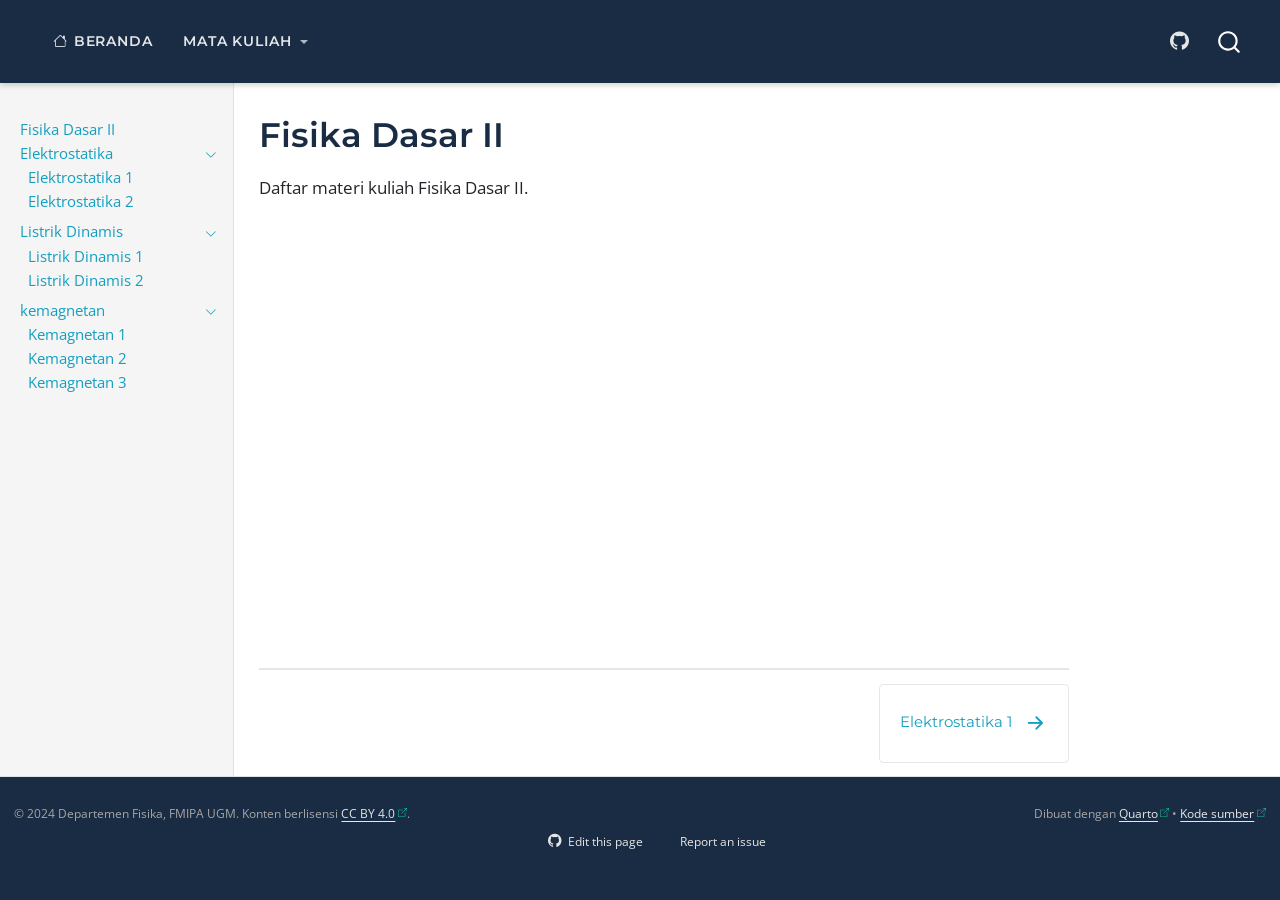
==== commit 81ab2892: "Built site for gh-pages" ====
--- a/Fisika Dasar II/index.html
+++ b/Fisika Dasar II/index.html
@@ -41,10 +41,10 @@
 <script src="../site_libs/quarto-html/tippy.umd.min.js"></script>
 <script src="../site_libs/quarto-html/anchor.min.js"></script>
 <link href="../site_libs/quarto-html/tippy.css" rel="stylesheet">
-<link href="../site_libs/quarto-html/quarto-syntax-highlighting-1eb2a280a64a1f5f4b84ce19fa1dd180.css" rel="stylesheet" id="quarto-text-highlighting-styles">
+<link href="../site_libs/quarto-html/quarto-syntax-highlighting-91c45283b718f403a183c55e401e34c8.css" rel="stylesheet" id="quarto-text-highlighting-styles">
 <script src="../site_libs/bootstrap/bootstrap.min.js"></script>
 <link href="../site_libs/bootstrap/bootstrap-icons.css" rel="stylesheet">
-<link href="../site_libs/bootstrap/bootstrap-9d619b883b96467601d31840edf7aa4b.min.css" rel="stylesheet" append-hash="true" id="quarto-bootstrap" data-mode="light">
+<link href="../site_libs/bootstrap/bootstrap-5a1d57d030698fde18e1e7cd86106da8.min.css" rel="stylesheet" append-hash="true" id="quarto-bootstrap" data-mode="light">
 <script id="quarto-search-options" type="application/json">{
   "location": "navbar",
   "copy-button": false,
@@ -179,6 +179,58 @@
 </li>
       </ul>
   </li>
+        <li class="sidebar-item sidebar-item-section">
+      <div class="sidebar-item-container"> 
+            <a class="sidebar-item-text sidebar-link text-start" data-bs-toggle="collapse" data-bs-target="#quarto-sidebar-section-2" role="navigation" aria-expanded="true">
+ <span class="menu-text">Listrik Dinamis</span></a>
+          <a class="sidebar-item-toggle text-start" data-bs-toggle="collapse" data-bs-target="#quarto-sidebar-section-2" role="navigation" aria-expanded="true" aria-label="Toggle section">
+            <i class="bi bi-chevron-right ms-2"></i>
+          </a> 
+      </div>
+      <ul id="quarto-sidebar-section-2" class="collapse list-unstyled sidebar-section depth1 show">  
+          <li class="sidebar-item">
+  <div class="sidebar-item-container"> 
+  <a href="../Fisika Dasar II/materi-03-listrik-dinamis-1/index.html" class="sidebar-item-text sidebar-link">
+ <span class="menu-text">Listrik Dinamis 1</span></a>
+  </div>
+</li>
+          <li class="sidebar-item">
+  <div class="sidebar-item-container"> 
+  <a href="../Fisika Dasar II/materi-04-listrik-dinamis-2/index.html" class="sidebar-item-text sidebar-link">
+ <span class="menu-text">Listrik Dinamis 2</span></a>
+  </div>
+</li>
+      </ul>
+  </li>
+        <li class="sidebar-item sidebar-item-section">
+      <div class="sidebar-item-container"> 
+            <a class="sidebar-item-text sidebar-link text-start" data-bs-toggle="collapse" data-bs-target="#quarto-sidebar-section-3" role="navigation" aria-expanded="true">
+ <span class="menu-text">kemagnetan</span></a>
+          <a class="sidebar-item-toggle text-start" data-bs-toggle="collapse" data-bs-target="#quarto-sidebar-section-3" role="navigation" aria-expanded="true" aria-label="Toggle section">
+            <i class="bi bi-chevron-right ms-2"></i>
+          </a> 
+      </div>
+      <ul id="quarto-sidebar-section-3" class="collapse list-unstyled sidebar-section depth1 show">  
+          <li class="sidebar-item">
+  <div class="sidebar-item-container"> 
+  <a href="../Fisika Dasar II/materi-05-kemagnetan-1/index.html" class="sidebar-item-text sidebar-link">
+ <span class="menu-text">Kemagnetan 1</span></a>
+  </div>
+</li>
+          <li class="sidebar-item">
+  <div class="sidebar-item-container"> 
+  <a href="../Fisika Dasar II/materi-06-kemagnetan-2/index.html" class="sidebar-item-text sidebar-link">
+ <span class="menu-text">Kemagnetan 2</span></a>
+  </div>
+</li>
+          <li class="sidebar-item">
+  <div class="sidebar-item-container"> 
+  <a href="../Fisika Dasar II/materi-07-kemagnetan-3/index.html" class="sidebar-item-text sidebar-link">
+ <span class="menu-text">Kemagnetan 3</span></a>
+  </div>
+</li>
+      </ul>
+  </li>
     </ul>
     </div>
 </nav>
--- a/site_libs/quarto-html/quarto-syntax-highlighting-91c45283b718f403a183c55e401e34c8.css
+++ b/site_libs/quarto-html/quarto-syntax-highlighting-91c45283b718f403a183c55e401e34c8.css
@@ -0,0 +1,210 @@
+/* quarto syntax highlight colors */
+:root {
+  --quarto-hl-al-color: #ff5555;
+  --quarto-hl-an-color: #6a737d;
+  --quarto-hl-at-color: #d73a49;
+  --quarto-hl-bn-color: #005cc5;
+  --quarto-hl-bu-color: #d73a49;
+  --quarto-hl-ch-color: #032f62;
+  --quarto-hl-co-color: #6a737d;
+  --quarto-hl-cv-color: #6a737d;
+  --quarto-hl-cn-color: #005cc5;
+  --quarto-hl-cf-color: #d73a49;
+  --quarto-hl-dt-color: #d73a49;
+  --quarto-hl-dv-color: #005cc5;
+  --quarto-hl-do-color: #6a737d;
+  --quarto-hl-er-color: #ff5555;
+  --quarto-hl-ex-color: #d73a49;
+  --quarto-hl-fl-color: #005cc5;
+  --quarto-hl-fu-color: #6f42c1;
+  --quarto-hl-im-color: #032f62;
+  --quarto-hl-in-color: #6a737d;
+  --quarto-hl-kw-color: #d73a49;
+  --quarto-hl-op-color: #24292e;
+  --quarto-hl-pp-color: #d73a49;
+  --quarto-hl-re-color: #6a737d;
+  --quarto-hl-sc-color: #005cc5;
+  --quarto-hl-ss-color: #032f62;
+  --quarto-hl-st-color: #032f62;
+  --quarto-hl-va-color: #e36209;
+  --quarto-hl-vs-color: #032f62;
+  --quarto-hl-wa-color: #ff5555;
+}
+
+/* other quarto variables */
+:root {
+  --quarto-font-monospace: "JetBrains Mono", "Courier New", monospace;
+}
+
+/* syntax highlight based on Pandoc's rules */
+pre > code.sourceCode > span {
+  color: #24292e;
+}
+
+code.sourceCode > span {
+  color: #24292e;
+}
+
+div.sourceCode,
+div.sourceCode pre.sourceCode {
+  color: #24292e;
+}
+
+/* Normal */
+code span {
+  color: #24292e;
+}
+
+/* Alert */
+code span.al {
+  font-weight: bold;
+  color: #ff5555;
+}
+
+/* Annotation */
+code span.an {
+  color: #6a737d;
+}
+
+/* Attribute */
+code span.at {
+  color: #d73a49;
+}
+
+/* BaseN */
+code span.bn {
+  color: #005cc5;
+}
+
+/* BuiltIn */
+code span.bu {
+  color: #d73a49;
+}
+
+/* ControlFlow */
+code span.cf {
+  color: #d73a49;
+}
+
+/* Char */
+code span.ch {
+  color: #032f62;
+}
+
+/* Constant */
+code span.cn {
+  color: #005cc5;
+}
+
+/* Comment */
+code span.co {
+  color: #6a737d;
+}
+
+/* CommentVar */
+code span.cv {
+  color: #6a737d;
+}
+
+/* Documentation */
+code span.do {
+  color: #6a737d;
+}
+
+/* DataType */
+code span.dt {
+  color: #d73a49;
+}
+
+/* DecVal */
+code span.dv {
+  color: #005cc5;
+}
+
+/* Error */
+code span.er {
+  color: #ff5555;
+  text-decoration: underline;
+}
+
+/* Extension */
+code span.ex {
+  font-weight: bold;
+  color: #d73a49;
+}
+
+/* Float */
+code span.fl {
+  color: #005cc5;
+}
+
+/* Function */
+code span.fu {
+  color: #6f42c1;
+}
+
+/* Import */
+code span.im {
+  color: #032f62;
+}
+
+/* Information */
+code span.in {
+  color: #6a737d;
+}
+
+/* Keyword */
+code span.kw {
+  color: #d73a49;
+}
+
+/* Operator */
+code span.op {
+  color: #24292e;
+}
+
+/* Preprocessor */
+code span.pp {
+  color: #d73a49;
+}
+
+/* RegionMarker */
+code span.re {
+  color: #6a737d;
+}
+
+/* SpecialChar */
+code span.sc {
+  color: #005cc5;
+}
+
+/* SpecialString */
+code span.ss {
+  color: #032f62;
+}
+
+/* String */
+code span.st {
+  color: #032f62;
+}
+
+/* Variable */
+code span.va {
+  color: #e36209;
+}
+
+/* VerbatimString */
+code span.vs {
+  color: #032f62;
+}
+
+/* Warning */
+code span.wa {
+  color: #ff5555;
+}
+
+.prevent-inlining {
+  content: "</";
+}
+
+/*# sourceMappingURL=734b97268e6846d18a8bdcdbe084d10c.css.map */
